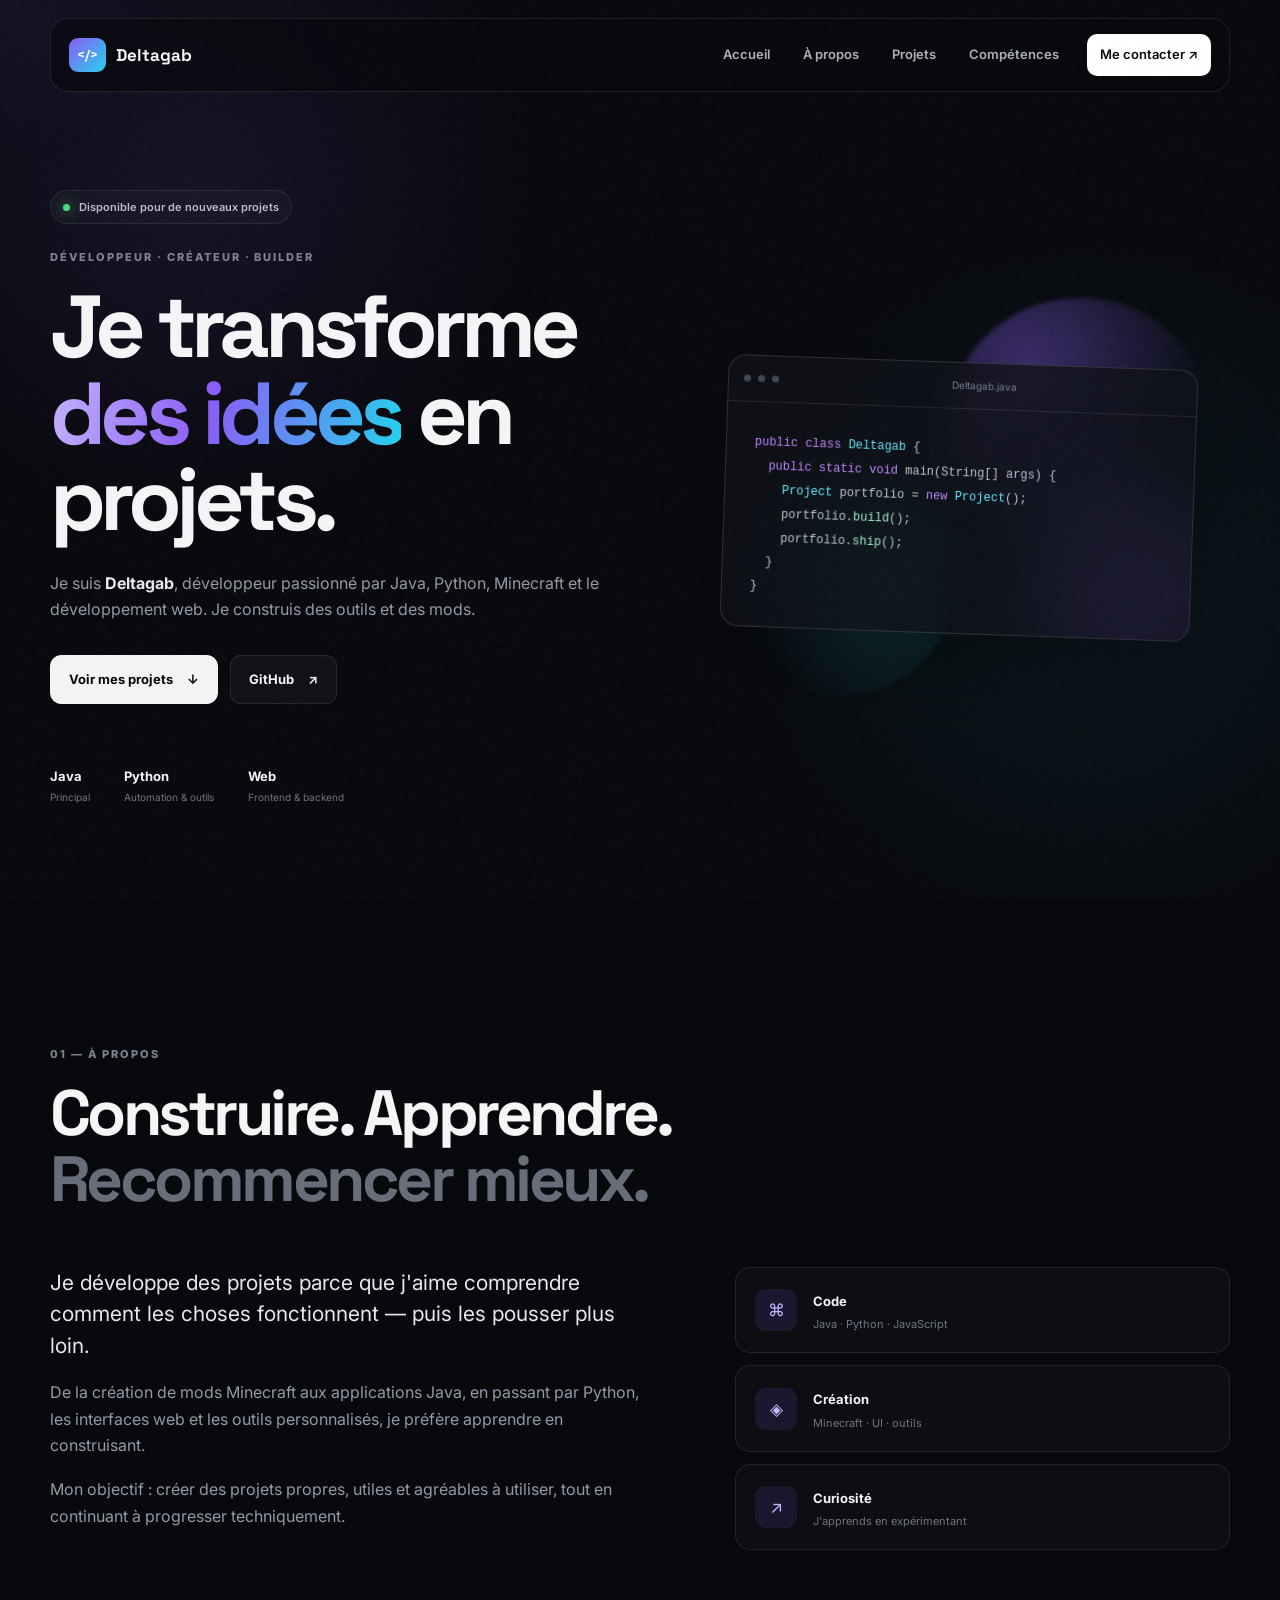
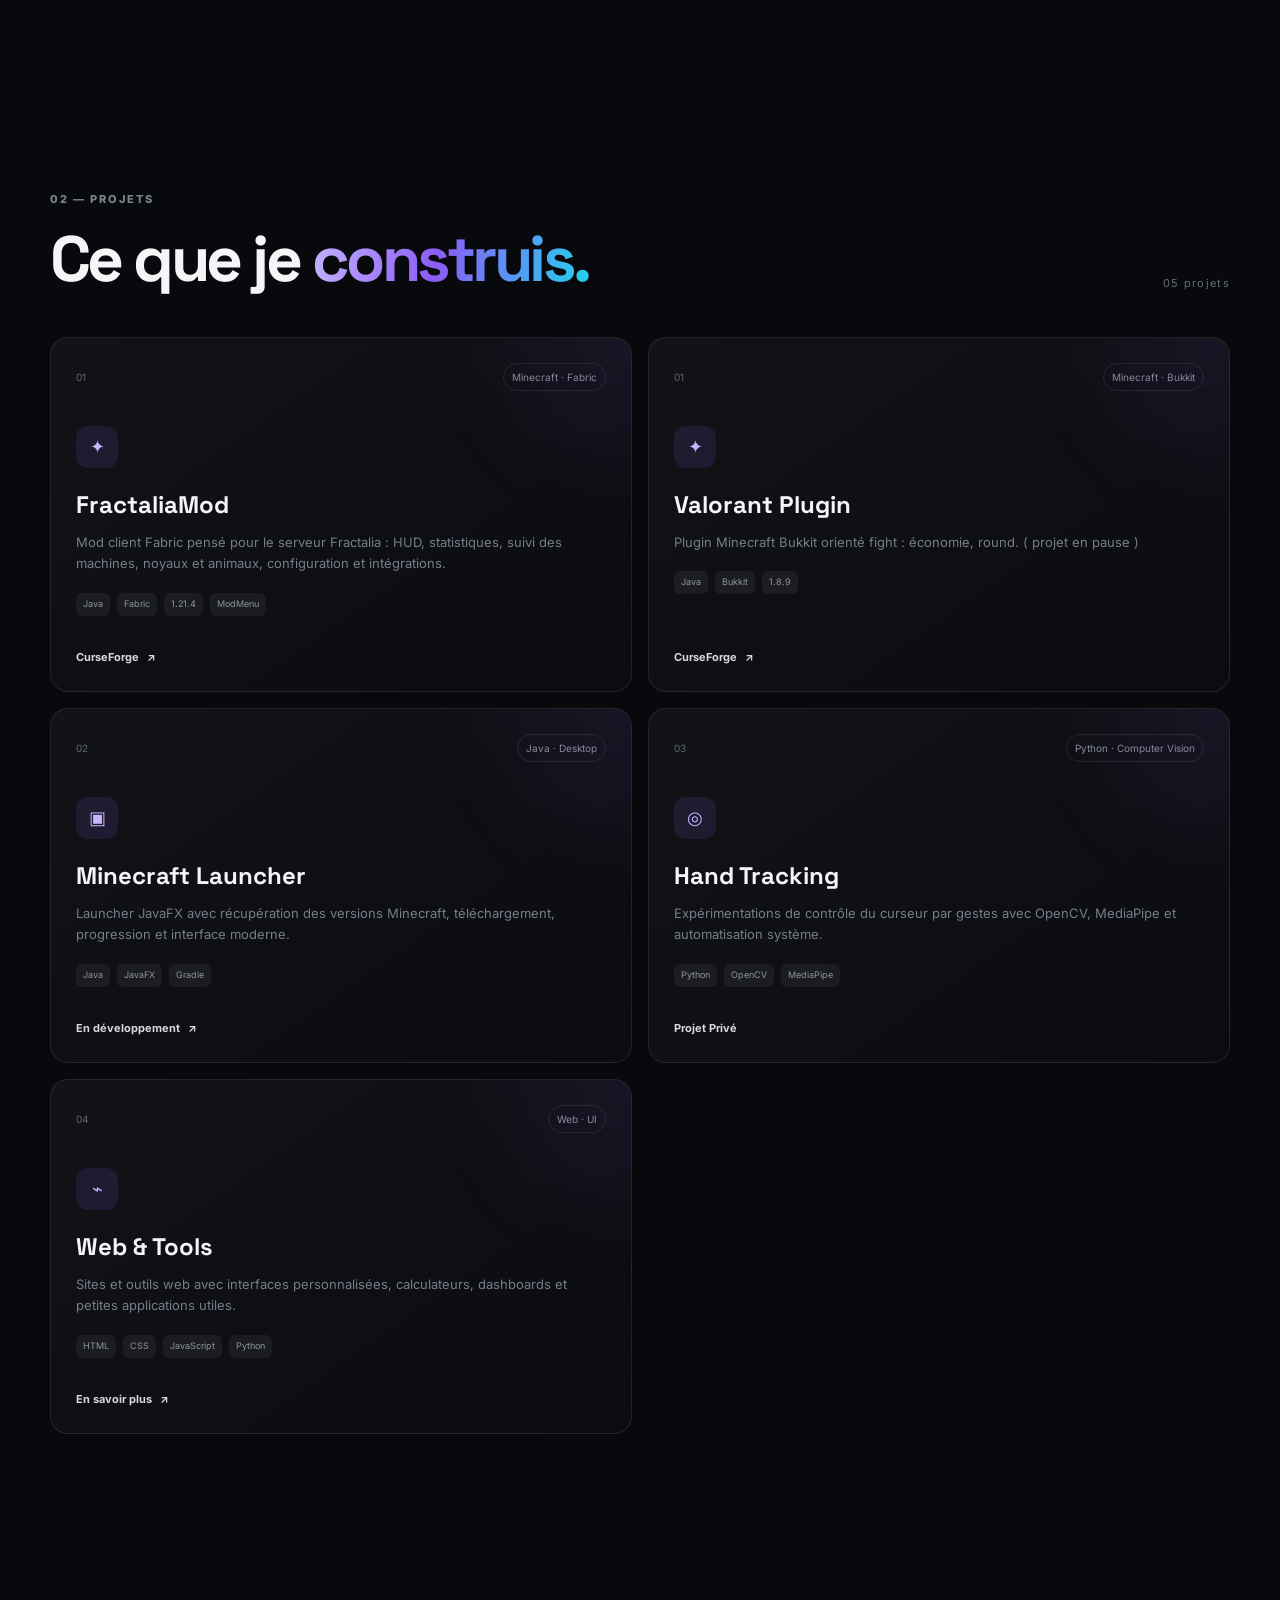
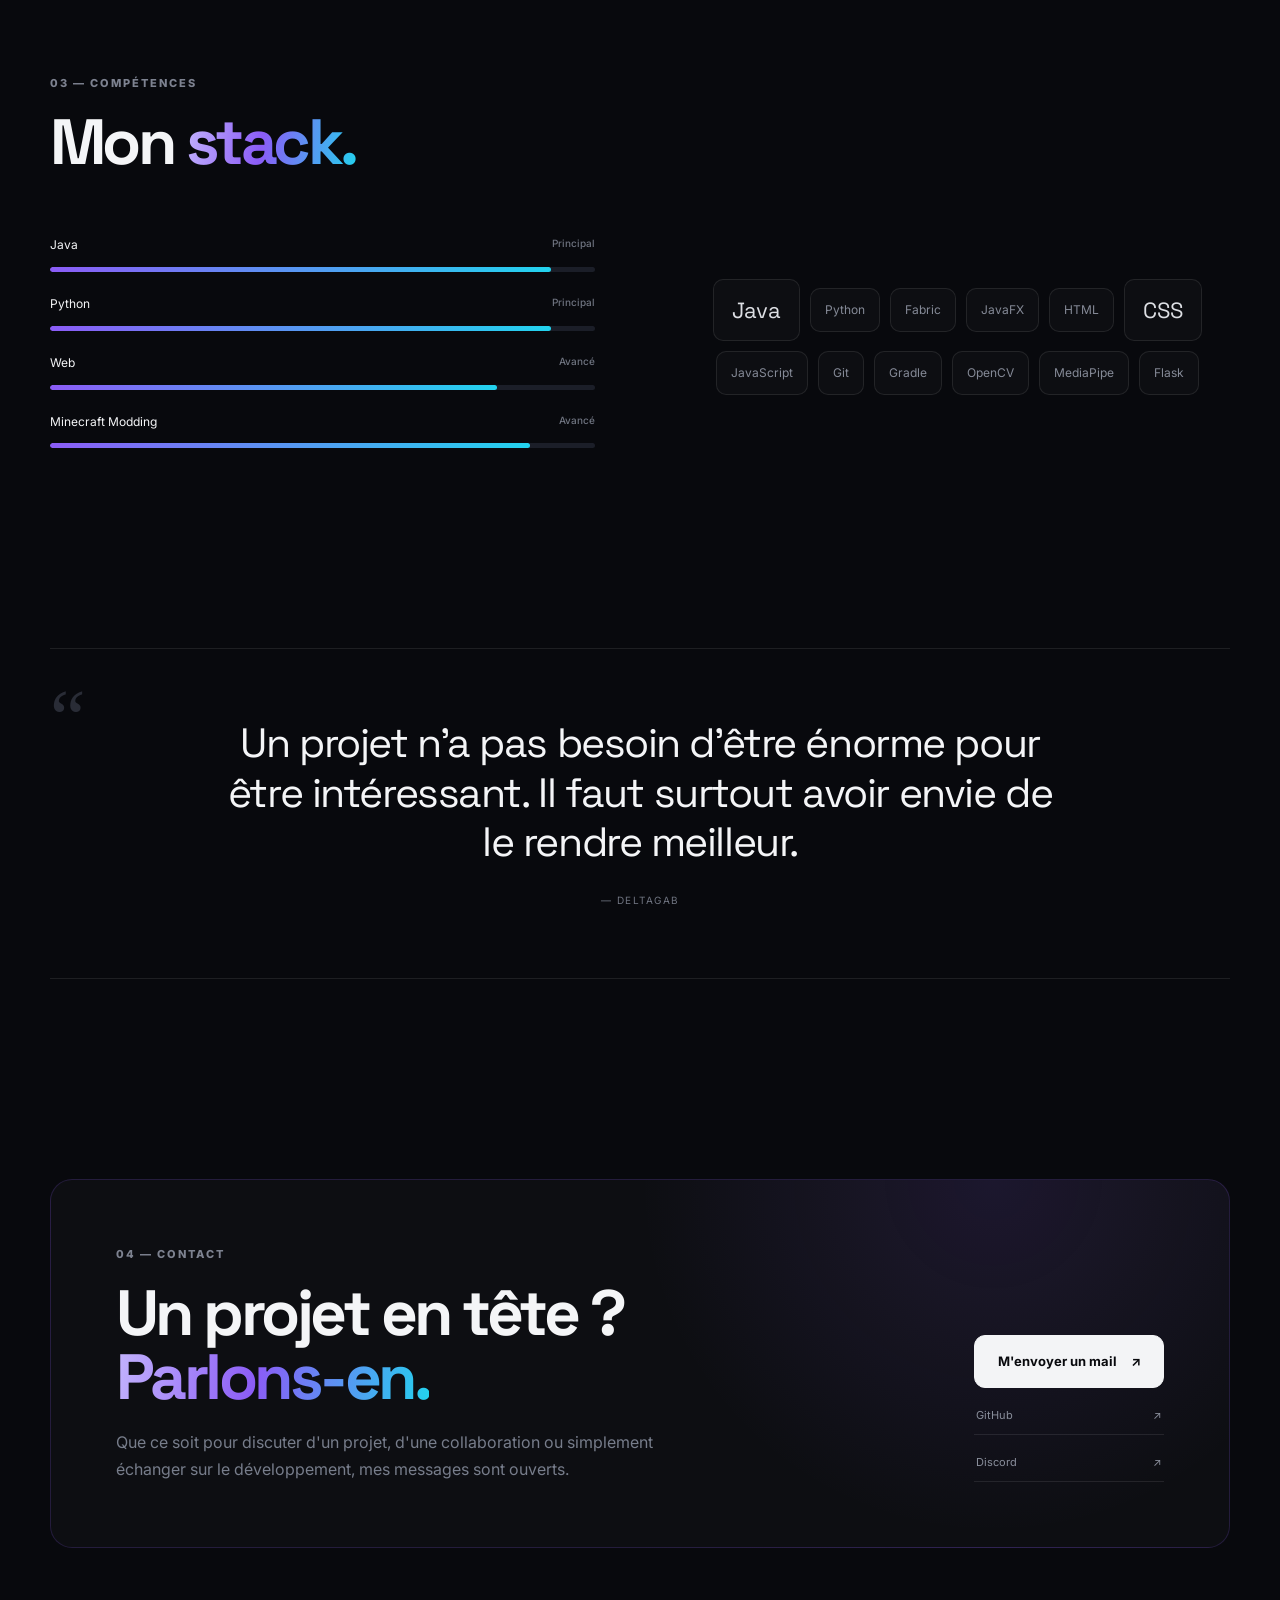
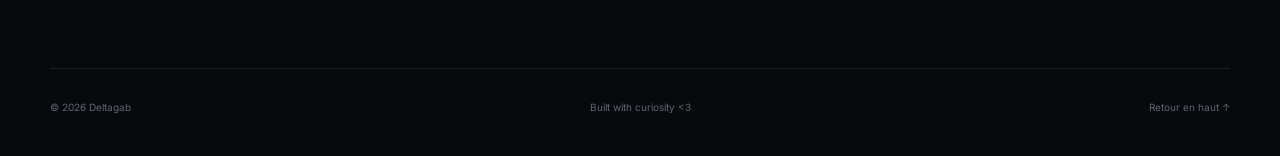
==== index.html @ 086f4391 "1st portfolio" ====
<!DOCTYPE html>
<html lang="fr">
<head>
  <meta charset="UTF-8">
  <meta name="viewport" content="width=device-width, initial-scale=1.0">
  <meta name="theme-color" content="#08090d">
  <meta name="description" content="Portfolio de Deltagab — développement Java, Python, Minecraft et web.">
  <title>Deltagab — Developer Portfolio</title>
  <link rel="preconnect" href="https://fonts.googleapis.com">
  <link rel="preconnect" href="https://fonts.gstatic.com" crossorigin>
  <link href="https://fonts.googleapis.com/css2?family=Inter:wght@400;500;600;700;800&family=Space+Grotesk:wght@500;600;700&display=swap" rel="stylesheet">
  <link rel="stylesheet" href="style.css">
</head>
<body>
  <div class="noise"></div>
  <div class="cursor-glow"></div>

  <header class="navbar">
    <a class="logo" href="#home" aria-label="Deltagab accueil">
      <span class="logo-mark">&lt;/&gt;</span><span>Deltagab</span>
    </a>
    <button class="menu-toggle" aria-label="Ouvrir le menu"><span></span><span></span><span></span></button>
    <nav class="nav-links">
      <a href="#home">Accueil</a>
      <a href="#about">À propos</a>
      <a href="#projects">Projets</a>
      <a href="#skills">Compétences</a>
      <a href="#contact" class="nav-cta">Me contacter <span>↗</span></a>
    </nav>
  </header>

  <main>
    <section id="home" class="hero section">
      <div class="hero-grid"></div>
      <div class="hero-content reveal">
        <div class="status-pill"><span class="status-dot"></span> Disponible pour de nouveaux projets</div>
        <p class="eyebrow">DÉVELOPPEUR · CRÉATEUR · BUILDER</p>
        <h1>Je transforme<br><span class="gradient-text">des idées</span> en projets.</h1>
        <p class="hero-description">
          Je suis <strong>Deltagab</strong>, développeur passionné par Java, Python, Minecraft et le développement web.
          Je construis des outils et des mods.
        </p>
        <div class="hero-actions">
          <a class="button primary" href="#projects">Voir mes projets <span>↓</span></a>
          <a class="button secondary" href="https://github.com/" target="_blank" rel="noopener">GitHub <span>↗</span></a>
        </div>
        <div class="hero-stats">
          <div><strong>Java</strong><span>Principal</span></div>
          <div><strong>Python</strong><span>Automation & outils</span></div>
          <div><strong>Web</strong><span>Frontend & backend</span></div>
        </div>
      </div>
      <div class="hero-visual reveal delay-1" aria-hidden="true">
        <div class="orb orb-a"></div>
        <div class="orb orb-b"></div>
        <div class="code-card">
          <div class="window-bar"><i></i><i></i><i></i><span>Deltagab.java</span></div>
          <pre><code><span class="kw">public class</span> <span class="type">Deltagab</span> {
  <span class="kw">public static void</span> main(String[] args) {
    <span class="type">Project</span> portfolio = <span class="kw">new</span> <span class="type">Project</span>();
    portfolio.<span class="fn">build</span>();
    portfolio.<span class="fn">ship</span>();
  }
}</code></pre>
          <div class="code-glow"></div>
        </div>
      </div>
    </section>

    <section id="about" class="section about">
      <div class="section-heading reveal">
        <p class="eyebrow">01 — À PROPOS</p>
        <h2>Construire. Apprendre.<br><span class="muted">Recommencer mieux.</span></h2>
      </div>
      <div class="about-grid">
        <div class="about-copy reveal">
          <p class="lead">Je développe des projets parce que j'aime comprendre comment les choses fonctionnent — puis les pousser plus loin.</p>
          <p>De la création de mods Minecraft aux applications Java, en passant par Python, les interfaces web et les outils personnalisés, je préfère apprendre en construisant.</p>
          <p>Mon objectif : créer des projets propres, utiles et agréables à utiliser, tout en continuant à progresser techniquement.</p>
        </div>
        <div class="about-cards reveal delay-1">
          <div class="mini-card"><span class="mini-icon">⌘</span><div><strong>Code</strong><p>Java · Python · JavaScript</p></div></div>
          <div class="mini-card"><span class="mini-icon">◈</span><div><strong>Création</strong><p>Minecraft · UI · outils</p></div></div>
          <div class="mini-card"><span class="mini-icon">↗</span><div><strong>Curiosité</strong><p>J'apprends en expérimentant</p></div></div>
        </div>
      </div>
    </section>

    <section id="projects" class="section projects">
      <div class="section-heading row-heading reveal">
        <div><p class="eyebrow">02 — PROJETS</p><h2>Ce que je <span class="gradient-text">construis.</span></h2></div>
        <span class="project-count">05 projets</span>
      </div>
      <div class="project-grid">
        <article class="project-card featured reveal">
          <div class="project-top"><span class="project-number">01</span><span class="tag">Minecraft · Fabric</span></div>
          <div class="project-icon">✦</div>
          <h3>FractaliaMod</h3>
          <p>Mod client Fabric pensé pour le serveur Fractalia : HUD, statistiques, suivi des machines, noyaux et animaux, configuration et intégrations.</p>
          <div class="techs"><span>Java</span><span>Fabric</span><span>1.21.4</span><span>ModMenu</span></div>
          <a class="project-link" href="https://www.curseforge.com/minecraft/mc-mods/fractaliamod" target="_blank" rel="noopener">CurseForge <span>↗</span></a>
        </article>

        <article class="project-card featured reveal">
          <div class="project-top"><span class="project-number">01</span><span class="tag">Minecraft · Bukkit</span></div>
          <div class="project-icon">✦</div>
          <h3>Valorant Plugin</h3>
          <p>Plugin Minecraft Bukkit orienté fight : économie, round. ( projet en pause )</p>
          <div class="techs"><span>Java</span><span>Bukkit</span><span>1.8.9</span></div>
          <a class="project-link" href="https://www.curseforge.com/minecraft/bukkit-plugins/valorant-plugin" target="_blank" rel="noopener">CurseForge <span>↗</span></a>
        </article>

        <article class="project-card reveal delay-1">
          <div class="project-top"><span class="project-number">02</span><span class="tag">Java · Desktop</span></div>
          <div class="project-icon">▣</div>
          <h3>Minecraft Launcher</h3>
          <p>Launcher JavaFX avec récupération des versions Minecraft, téléchargement, progression et interface moderne.</p>
          <div class="techs"><span>Java</span><span>JavaFX</span><span>Gradle</span></div>
          <a class="project-link" href="" target="_blank" rel="noopener">En développement <span>↗</span></a>
        </article>

        <article class="project-card reveal delay-2">
          <div class="project-top"><span class="project-number">03</span><span class="tag">Python · Computer Vision</span></div>
          <div class="project-icon">◎</div>
          <h3>Hand Tracking</h3>
          <p>Expérimentations de contrôle du curseur par gestes avec OpenCV, MediaPipe et automatisation système.</p>
          <div class="techs"><span>Python</span><span>OpenCV</span><span>MediaPipe</span></div>
          <a class="project-link" target="_blank" rel="noopener">Projet Privé</a>
        </article>

        <article class="project-card reveal delay-3">
          <div class="project-top"><span class="project-number">04</span><span class="tag">Web · UI</span></div>
          <div class="project-icon">⌁</div>
          <h3>Web & Tools</h3>
          <p>Sites et outils web avec interfaces personnalisées, calculateurs, dashboards et petites applications utiles.</p>
          <div class="techs"><span>HTML</span><span>CSS</span><span>JavaScript</span><span>Python</span></div>
          <a class="project-link" href="#contact">En savoir plus <span>↗</span></a>
        </article>
      </div>
    </section>

    <section id="skills" class="section skills">
      <div class="section-heading reveal">
        <p class="eyebrow">03 — COMPÉTENCES</p>
        <h2>Mon <span class="gradient-text">stack.</span></h2>
      </div>
      <div class="skills-layout">
        <div class="skill-main reveal">
          <div class="skill-title"><span>Java</span><strong>Principal</strong></div>
          <div class="bar"><span style="--width: 92%"></span></div>
          <div class="skill-title"><span>Python</span><strong>Principal</strong></div>
          <div class="bar"><span style="--width: 92%"></span></div>
          <div class="skill-title"><span>Web</span><strong>Avancé</strong></div>
          <div class="bar"><span style="--width: 82%"></span></div>
          <div class="skill-title"><span>Minecraft Modding</span><strong>Avancé</strong></div>
          <div class="bar"><span style="--width: 88%"></span></div>
        </div>
        <div class="stack-cloud reveal delay-1">
          <span class="large">Java</span><span>Python</span><span>Fabric</span><span>JavaFX</span>
          <span>HTML</span><span class="large">CSS</span><span>JavaScript</span><span>Git</span>
          <span>Gradle</span><span>OpenCV</span><span>MediaPipe</span><span>Flask</span>
        </div>
      </div>
    </section>

    <section class="section philosophy">
      <div class="quote reveal">
        <span class="quote-mark">“</span>
        <p>Un projet n'a pas besoin d'être énorme pour être intéressant. Il faut surtout avoir envie de le rendre meilleur.</p>
        <span class="quote-author">— Deltagab</span>
      </div>
    </section>

    <section id="contact" class="section contact">
      <div class="contact-box reveal">
        <div>
          <p class="eyebrow">04 — CONTACT</p>
          <h2>Un projet en tête ?<br><span class="gradient-text">Parlons-en.</span></h2>
          <p>Que ce soit pour discuter d'un projet, d'une collaboration ou simplement échanger sur le développement, mes messages sont ouverts.</p>
        </div>
        <div class="contact-actions">
          <a class="button primary big" href="mailto:gabrielfortoul4@gmail.com">M'envoyer un mail <span>↗</span></a>
          <a class="social" href="https://github.com/deltagabv2" target="_blank" rel="noopener">GitHub <span>↗</span></a>
          <a class="social" href="https://discord.com/users/834732533466923038" target="_blank" rel="noopener">Discord <span>↗</span></a>
        </div>
      </div>
    </section>
  </main>

  <footer>
    <span>© <span id="year"></span> Deltagab</span>
    <span>Built with curiosity &lt;3</span>
    <a href="#home">Retour en haut ↑</a>
  </footer>

  <script src="script.js"></script>
</body>
</html>
---- style.css ----
:root {
  --bg: #08090d;
  --surface: #0e1017;
  --surface-2: #131621;
  --text: #f4f5f7;
  --muted: #9499a8;
  --line: rgba(255,255,255,.09);
  --accent: #8b5cf6;
  --accent-2: #22d3ee;
  --max: 1180px;
}
* { box-sizing: border-box; margin: 0; padding: 0; }
html { scroll-behavior: smooth; }
body {
  background: var(--bg); color: var(--text); font-family: Inter, sans-serif;
  overflow-x: hidden; line-height: 1.65;
}
body:before {
  content:""; position:fixed; inset:0; pointer-events:none; z-index:-3;
  background:
    radial-gradient(circle at 15% 20%, rgba(139,92,246,.11), transparent 28%),
    radial-gradient(circle at 85% 65%, rgba(34,211,238,.08), transparent 30%);
}
.noise { position:fixed; inset:0; opacity:.035; pointer-events:none; z-index:20; background-image:url("data:image/svg+xml,%3Csvg viewBox='0 0 180 180' xmlns='http://www.w3.org/2000/svg'%3E%3Cfilter id='n'%3E%3CfeTurbulence type='fractalNoise' baseFrequency='.9' numOctaves='4' stitchTiles='stitch'/%3E%3C/filter%3E%3Crect width='100%25' height='100%25' filter='url(%23n)' opacity='.7'/%3E%3C/svg%3E"); }
.cursor-glow { position:fixed; width:360px; height:360px; border-radius:50%; pointer-events:none; background:radial-gradient(circle, rgba(139,92,246,.08), transparent 65%); transform:translate(-50%,-50%); z-index:-1; }
a { color:inherit; text-decoration:none; }
.navbar {
  width:min(calc(100% - 48px), var(--max)); height:74px; position:fixed; top:18px; left:50%;
  transform:translateX(-50%); z-index:15; display:flex; align-items:center; justify-content:space-between;
  padding:0 18px; border:1px solid var(--line); border-radius:18px;
  background:rgba(8,9,13,.72); backdrop-filter:blur(18px); -webkit-backdrop-filter:blur(18px);
}
.logo { display:flex; align-items:center; gap:10px; font-family:"Space Grotesk"; font-weight:700; font-size:17px; }
.logo-mark { color:#fff; background:linear-gradient(135deg,var(--accent),var(--accent-2)); border-radius:9px; padding:6px 8px; font-size:13px; }
.nav-links { display:flex; align-items:center; gap:7px; }
.nav-links a { color:#aeb2bf; font-size:13px; font-weight:600; padding:10px 13px; border-radius:10px; transition:.25s; }
.nav-links a:hover { color:#fff; background:rgba(255,255,255,.05); }
.nav-links .nav-cta { color:#fff; background:#fff; color:#090a0e; margin-left:8px; }
.menu-toggle { display:none; background:none; border:0; }
.section { width:min(calc(100% - 48px), var(--max)); margin:auto; padding:120px 0; }
.hero { min-height:850px; padding-top:190px; display:grid; grid-template-columns:1.05fr .95fr; align-items:center; gap:40px; position:relative; }
.hero-grid { position:absolute; inset:100px -10vw 0; z-index:-2; opacity:.28; background-image:linear-gradient(rgba(255,255,255,.035) 1px,transparent 1px),linear-gradient(90deg,rgba(255,255,255,.035) 1px,transparent 1px); background-size:60px 60px; mask-image:linear-gradient(to bottom,black,transparent 75%); }
.status-pill { display:inline-flex; align-items:center; gap:9px; padding:7px 12px; border:1px solid var(--line); border-radius:100px; background:rgba(255,255,255,.025); color:#b8bdca; font-size:11px; font-weight:600; margin-bottom:24px; }
.status-dot { width:7px; height:7px; border-radius:50%; background:#4ade80; box-shadow:0 0 14px #4ade80; }
.eyebrow { color:#7d8290; font-size:11px; letter-spacing:.18em; font-weight:800; margin-bottom:18px; }
.hero h1 { font-family:"Space Grotesk"; font-size:clamp(54px,7vw,88px); line-height:.98; letter-spacing:-.065em; margin-bottom:27px; }
.gradient-text { background:linear-gradient(100deg,#c4b5fd 0%,#8b5cf6 45%,#22d3ee 100%); -webkit-background-clip:text; background-clip:text; color:transparent; }
.hero-description { max-width:620px; color:var(--muted); font-size:16px; }
.hero-description strong { color:#e8e9ed; }
.hero-actions { display:flex; gap:12px; margin-top:32px; }
.button { display:inline-flex; align-items:center; justify-content:center; gap:14px; padding:13px 18px; border-radius:11px; font-size:13px; font-weight:700; border:1px solid var(--line); transition:.25s; }
.button.primary { color:#08090d; background:#f3f4f6; border-color:#f3f4f6; }
.button.primary:hover { transform:translateY(-2px); box-shadow:0 10px 30px rgba(255,255,255,.12); }
.button.secondary { background:rgba(255,255,255,.035); }
.button.secondary:hover { background:rgba(255,255,255,.08); }
.hero-stats { display:flex; gap:34px; margin-top:62px; }
.hero-stats div { display:flex; flex-direction:column; gap:1px; }
.hero-stats strong { font-size:13px; }
.hero-stats span { color:#6f7481; font-size:10px; }
.hero-visual { min-height:430px; display:flex; align-items:center; justify-content:center; position:relative; }
.orb { position:absolute; border-radius:50%; filter:blur(2px); }
.orb-a { width:270px; height:270px; background:radial-gradient(circle at 30% 30%,rgba(139,92,246,.45),transparent 68%); top:15px; right:15px; }
.orb-b { width:250px; height:250px; background:radial-gradient(circle at 70% 50%,rgba(34,211,238,.24),transparent 68%); bottom:15px; left:20px; }
.code-card { width:min(470px,100%); border:1px solid rgba(255,255,255,.13); border-radius:18px; background:rgba(14,16,23,.82); box-shadow:0 30px 100px rgba(0,0,0,.45); backdrop-filter:blur(15px); transform:rotate(2deg); overflow:hidden; position:relative; }
.window-bar { height:46px; display:flex; align-items:center; gap:7px; padding:0 15px; border-bottom:1px solid var(--line); color:#777d8a; font-size:10px; }
.window-bar i { width:7px; height:7px; border-radius:50%; background:#414552; }
.window-bar span { margin-left:auto; margin-right:auto; }
pre { padding:28px; overflow:auto; font:12px/2 "SFMono-Regular",Consolas,monospace; color:#bfc4cf; }
.kw { color:#c084fc; }.type { color:#67e8f9; }.fn { color:#a7f3d0; }
.code-glow { position:absolute; width:190px; height:190px; border-radius:50%; background:rgba(139,92,246,.13); filter:blur(55px); right:-40px; bottom:-50px; }
.section-heading h2 { font-family:"Space Grotesk"; font-size:clamp(40px,5vw,64px); line-height:1.02; letter-spacing:-.055em; }
.muted { color:#686d7a; }
.about-grid { display:grid; grid-template-columns:1.1fr .9fr; gap:80px; margin-top:55px; }
.about-copy { max-width:700px; }
.about-copy p { color:var(--muted); margin-bottom:18px; }
.about-copy .lead { color:#e7e8ec; font-size:21px; line-height:1.5; }
.about-cards { display:grid; gap:12px; }
.mini-card { border:1px solid var(--line); border-radius:15px; padding:19px; display:flex; gap:16px; align-items:center; background:rgba(255,255,255,.025); }
.mini-icon { width:42px; height:42px; border-radius:11px; display:grid; place-items:center; background:rgba(139,92,246,.12); color:#c4b5fd; font-size:17px; }
.mini-card strong { font-size:13px; }.mini-card p { color:#707582; font-size:11px; margin-top:2px; }
.row-heading { display:flex; align-items:end; justify-content:space-between; }
.project-count { color:#676c79; font-size:11px; letter-spacing:.12em; }
.project-grid { display:grid; grid-template-columns:repeat(2,1fr); gap:16px; margin-top:45px; }
.project-card { min-height:355px; padding:25px; border:1px solid var(--line); border-radius:18px; background:linear-gradient(145deg,rgba(255,255,255,.045),rgba(255,255,255,.015)); position:relative; overflow:hidden; transition:.35s; display:flex; flex-direction:column; }
.project-card:after { content:""; position:absolute; width:220px; height:220px; border-radius:50%; background:rgba(139,92,246,.07); filter:blur(45px); right:-100px; top:-100px; pointer-events:none; }
.project-card:hover { transform:translateY(-6px); border-color:rgba(139,92,246,.35); box-shadow:0 25px 70px rgba(0,0,0,.25); }
.project-top { display:flex; justify-content:space-between; align-items:center; color:#606572; font-size:10px; }
.tag { padding:5px 8px; border:1px solid var(--line); border-radius:100px; color:#888d99; }
.project-icon { margin-top:35px; width:42px; height:42px; display:grid; place-items:center; border-radius:12px; background:rgba(139,92,246,.12); color:#c4b5fd; font-size:18px; }
.project-card h3 { font-family:"Space Grotesk"; font-size:24px; margin-top:17px; }
.project-card p { color:#777d8b; font-size:13px; margin-top:7px; max-width:520px; }
.techs { display:flex; gap:7px; flex-wrap:wrap; margin-top:18px; }
.techs span { padding:4px 7px; border-radius:6px; background:rgba(255,255,255,.05); color:#8e94a1; font-size:9px; }
.project-link { margin-top:auto; padding-top:25px; color:#d8d9df; font-size:11px; font-weight:700; display:flex; gap:8px; }
.skills-layout { margin-top:50px; display:grid; grid-template-columns:1fr 1fr; gap:90px; align-items:center; }
.skill-main { display:grid; gap:12px; }
.skill-title { display:flex; justify-content:space-between; font-size:12px; margin-top:10px; }.skill-title strong { color:#6f7480; font-size:10px; font-weight:500; }
.bar { height:5px; border-radius:10px; background:#1b1e28; overflow:hidden; }.bar span { display:block; width:var(--width); height:100%; border-radius:inherit; background:linear-gradient(90deg,var(--accent),var(--accent-2)); transform-origin:left; animation:grow 1.3s ease both; }
@keyframes grow { from{transform:scaleX(0)} to{transform:scaleX(1)} }
.stack-cloud { display:flex; flex-wrap:wrap; align-items:center; justify-content:center; gap:10px; }
.stack-cloud span { padding:11px 14px; border:1px solid var(--line); border-radius:10px; color:#858a97; background:rgba(255,255,255,.025); font-size:12px; transition:.25s; }
.stack-cloud span.large { font-family:"Space Grotesk"; color:#dddfe4; font-size:22px; padding:12px 18px; }
.stack-cloud span:hover { color:#fff; border-color:rgba(139,92,246,.45); transform:translateY(-2px); }
.philosophy { padding-top:80px; padding-bottom:80px; }
.quote { border-top:1px solid var(--line); border-bottom:1px solid var(--line); padding:70px 4%; text-align:center; position:relative; }
.quote-mark { position:absolute; top:24px; left:0; color:#292c36; font:80px Georgia; }.quote p { max-width:850px; margin:auto; font-family:"Space Grotesk"; font-size:clamp(25px,3.2vw,42px); line-height:1.2; letter-spacing:-.035em; }.quote-author { display:block; margin-top:25px; color:#6f7480; font-size:10px; letter-spacing:.15em; text-transform:uppercase; }
.contact-box { border:1px solid rgba(139,92,246,.18); border-radius:22px; padding:65px; background:radial-gradient(circle at 80% 0%,rgba(139,92,246,.12),transparent 35%),rgba(255,255,255,.025); display:flex; justify-content:space-between; align-items:end; gap:50px; }
.contact-box h2 { font-family:"Space Grotesk"; font-size:clamp(42px,5vw,64px); line-height:1; letter-spacing:-.055em; }.contact-box p:not(.eyebrow) { color:#777d8b; max-width:570px; margin-top:20px; }
.contact-actions { min-width:190px; display:flex; flex-direction:column; gap:8px; }.big { width:100%; padding:15px 18px; }.social { display:flex; justify-content:space-between; align-items:center; padding:10px 2px; color:#8a8f9c; font-size:11px; border-bottom:1px solid var(--line); }
footer { width:min(calc(100% - 48px), var(--max)); margin:auto; padding:30px 0 40px; border-top:1px solid var(--line); display:flex; justify-content:space-between; color:#5f6470; font-size:10px; } footer a:hover{color:#fff}
.reveal { opacity:0; transform:translateY(20px); transition:opacity .8s ease, transform .8s ease; }.reveal.visible { opacity:1; transform:none; }.delay-1{transition-delay:.1s}.delay-2{transition-delay:.2s}.delay-3{transition-delay:.3s}
@media(max-width:800px){
  .navbar { width:calc(100% - 24px); top:10px; height:64px; }.menu-toggle{display:flex; flex-direction:column; gap:4px; padding:10px; cursor:pointer}.menu-toggle span{width:20px;height:2px;background:#fff;border-radius:2px}.nav-links{position:absolute; top:72px; left:0; right:0; display:none; flex-direction:column; align-items:stretch; padding:10px; border:1px solid var(--line); border-radius:14px; background:rgba(10,11,16,.95);}.nav-links.open{display:flex}.nav-links .nav-cta{margin:0}.section{width:min(calc(100% - 32px),var(--max));padding:85px 0}.hero{padding-top:145px;min-height:auto;grid-template-columns:1fr;}.hero-visual{min-height:340px}.code-card{transform:none}.hero h1{font-size:clamp(49px,14vw,72px)}.about-grid,.skills-layout{grid-template-columns:1fr;gap:40px}.project-grid{grid-template-columns:1fr}.contact-box{padding:35px 25px;flex-direction:column;align-items:stretch}.contact-actions{width:100%}.hero-stats{gap:20px}.hero-stats div{min-width:0}.hero-stats span{font-size:9px}footer{width:calc(100% - 32px);gap:15px;flex-wrap:wrap}
}
@media(prefers-reduced-motion:reduce){html{scroll-behavior:auto}.reveal{opacity:1;transform:none;transition:none}.bar span{animation:none}.project-card,.button{transition:none}}
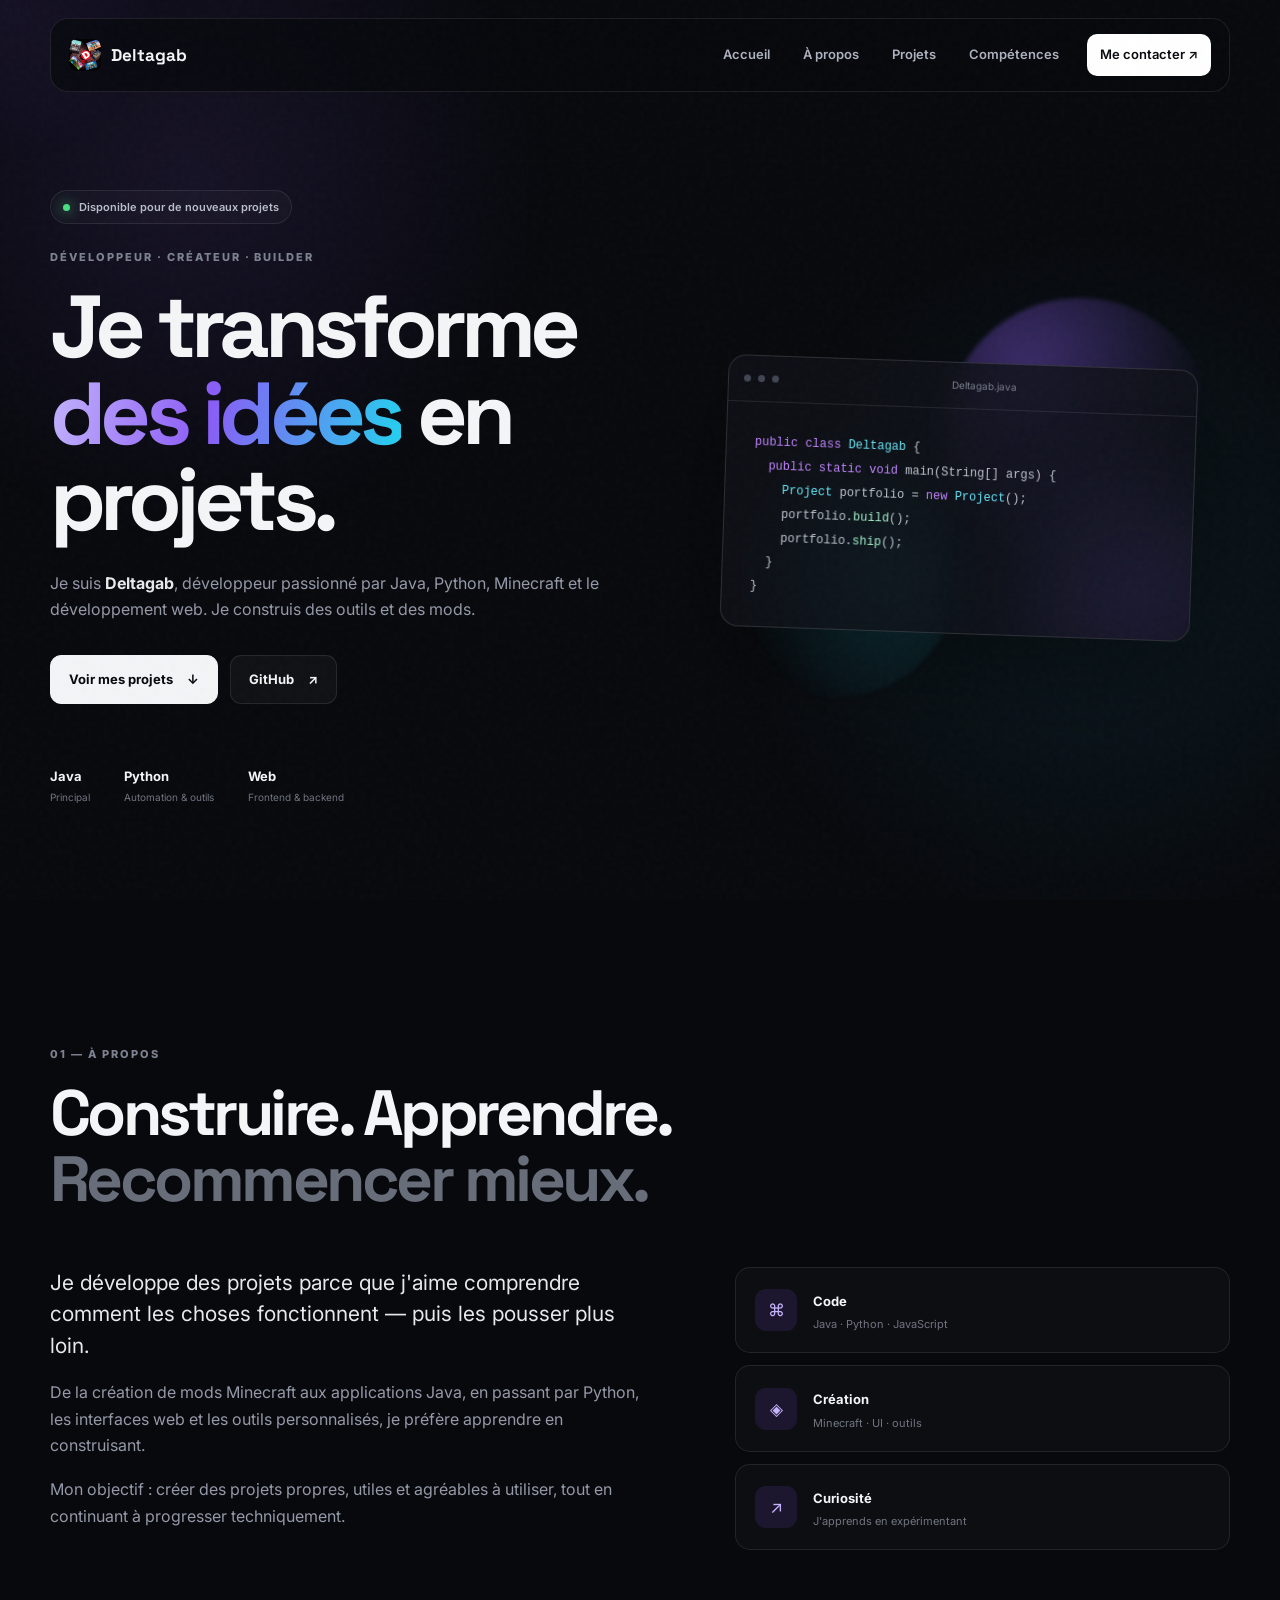
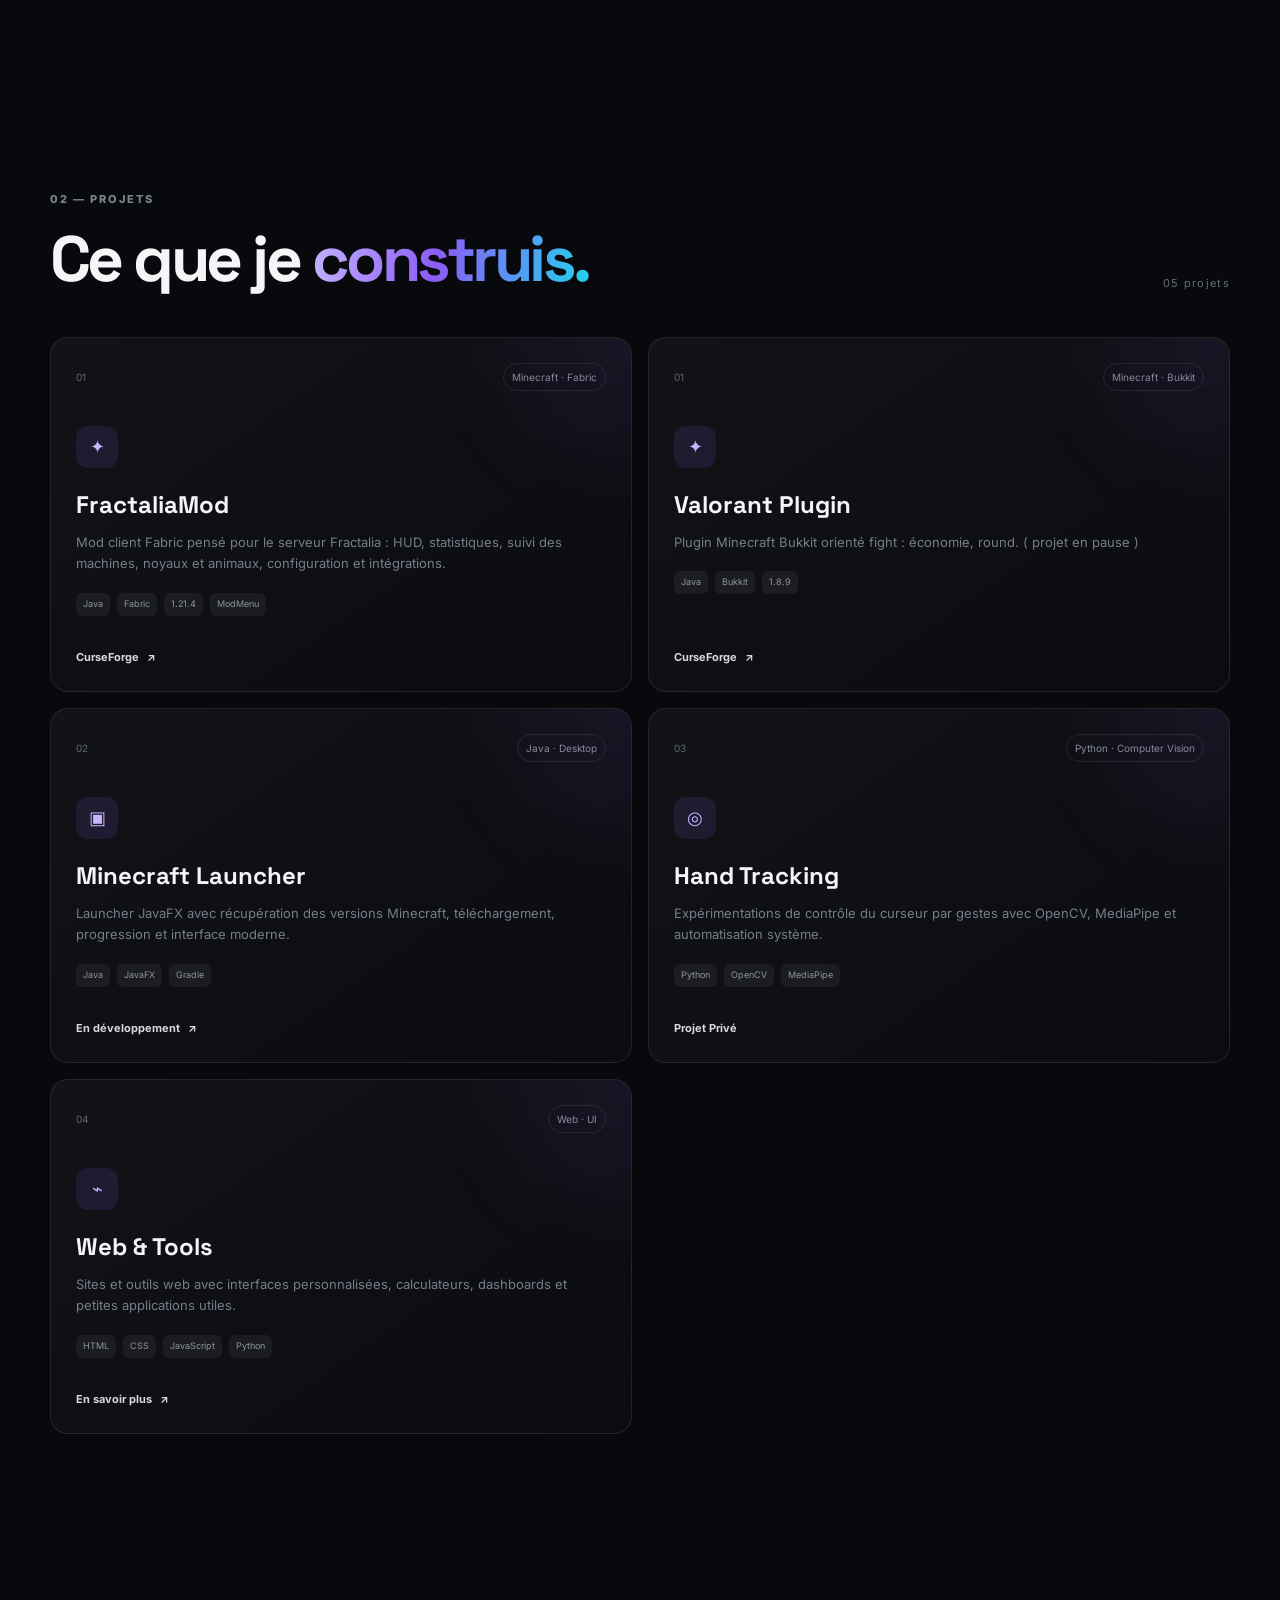
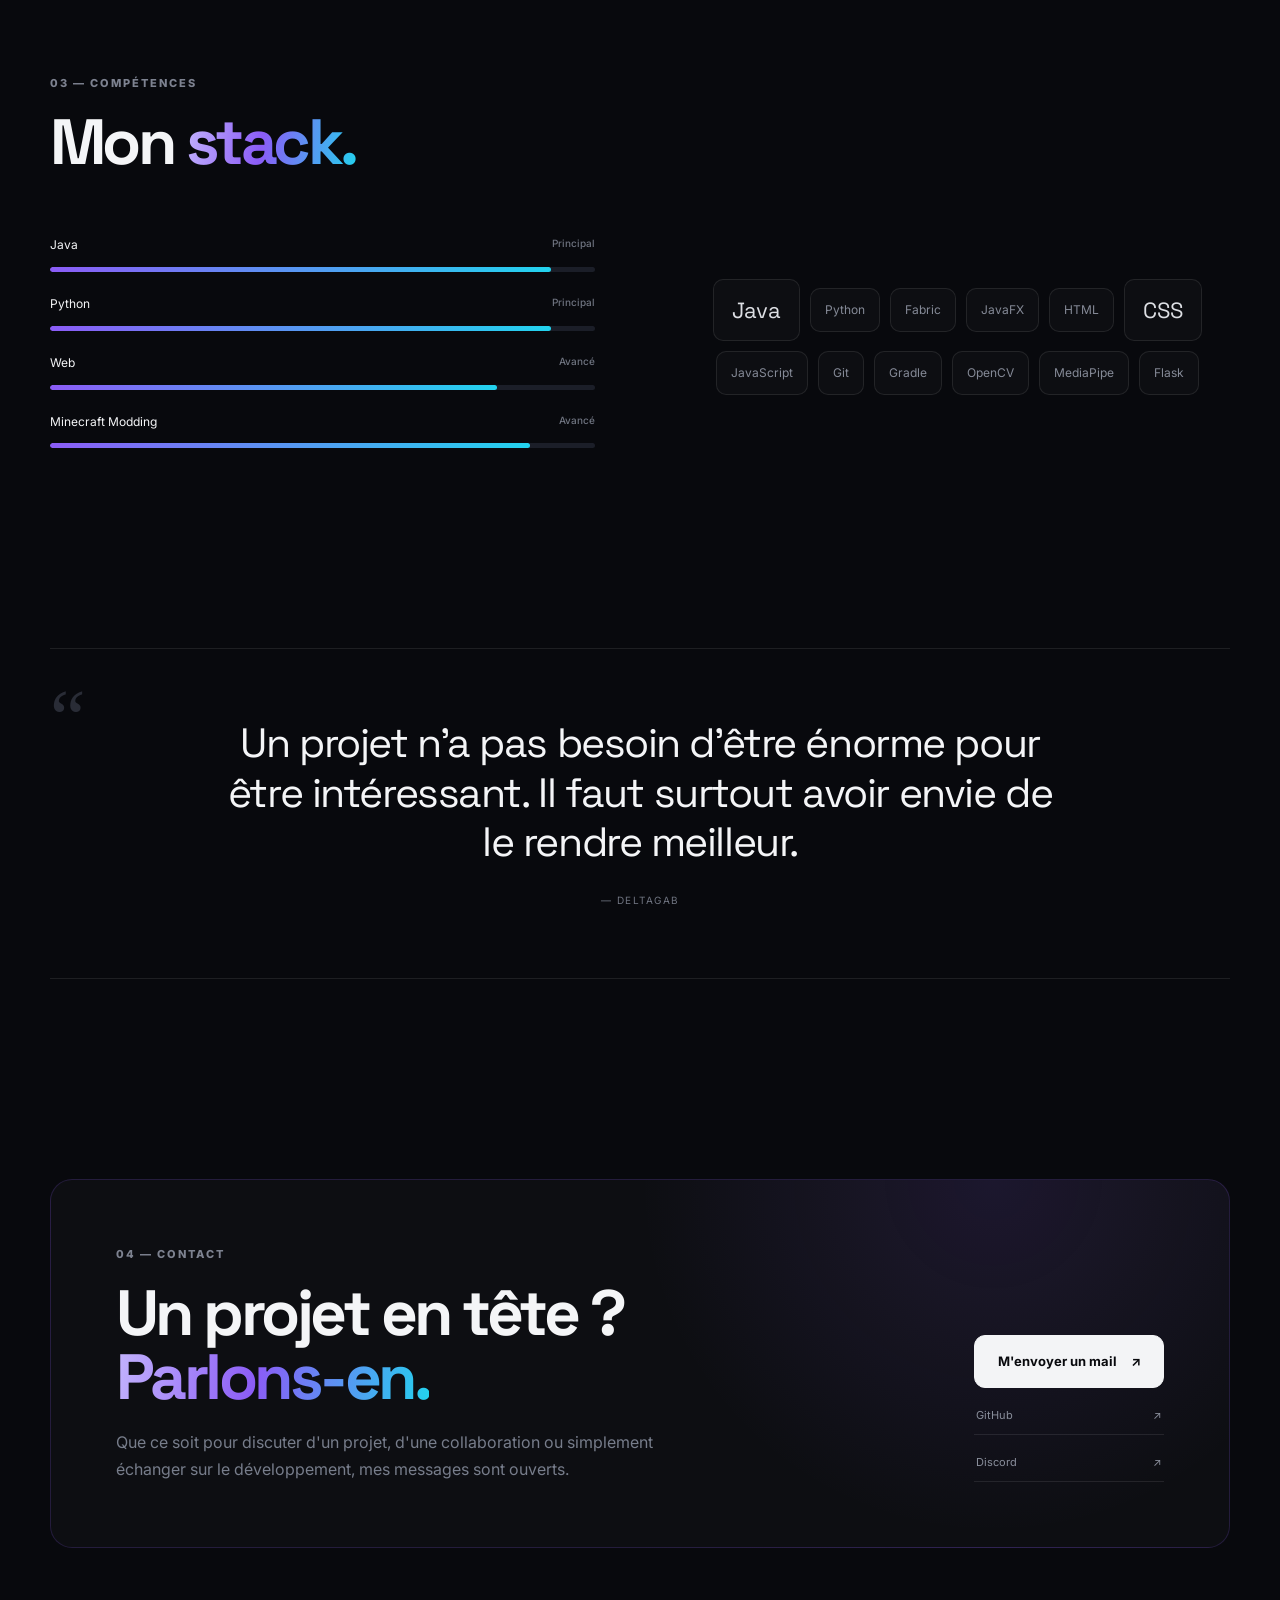
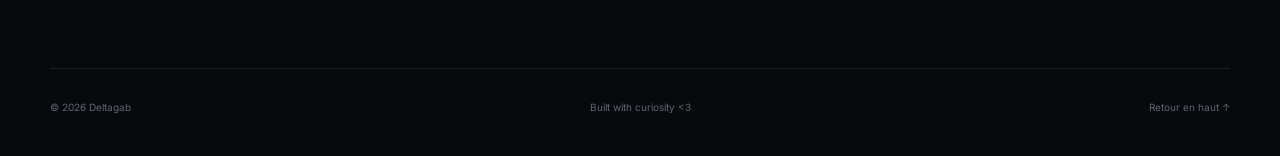
==== commit ad62f902: "add images and remove readme" ====
--- a/index.html
+++ b/index.html
@@ -10,6 +10,7 @@
   <link rel="preconnect" href="https://fonts.gstatic.com" crossorigin>
   <link href="https://fonts.googleapis.com/css2?family=Inter:wght@400;500;600;700;800&family=Space+Grotesk:wght@500;600;700&display=swap" rel="stylesheet">
   <link rel="stylesheet" href="style.css">
+  <link rel="icon" type="image/x-icon" href="/assets/photo.ico">
 </head>
 <body>
   <div class="noise"></div>
@@ -17,7 +18,8 @@
 
   <header class="navbar">
     <a class="logo" href="#home" aria-label="Deltagab accueil">
-      <span class="logo-mark">&lt;/&gt;</span><span>Deltagab</span>
+      <img class="logo-mark" src="assets/photo.jpg">
+      <span>Deltagab</span>
     </a>
     <button class="menu-toggle" aria-label="Ouvrir le menu"><span></span><span></span><span></span></button>
     <nav class="nav-links">
--- a/style.css
+++ b/style.css
@@ -31,7 +31,12 @@
   background:rgba(8,9,13,.72); backdrop-filter:blur(18px); -webkit-backdrop-filter:blur(18px);
 }
 .logo { display:flex; align-items:center; gap:10px; font-family:"Space Grotesk"; font-weight:700; font-size:17px; }
-.logo-mark { color:#fff; background:linear-gradient(135deg,var(--accent),var(--accent-2)); border-radius:9px; padding:6px 8px; font-size:13px; }
+.logo-mark {
+    width: 32px;
+    height: 32px;
+    object-fit: cover;
+    border-radius: 8px;
+}
 .nav-links { display:flex; align-items:center; gap:7px; }
 .nav-links a { color:#aeb2bf; font-size:13px; font-weight:600; padding:10px 13px; border-radius:10px; transition:.25s; }
 .nav-links a:hover { color:#fff; background:rgba(255,255,255,.05); }
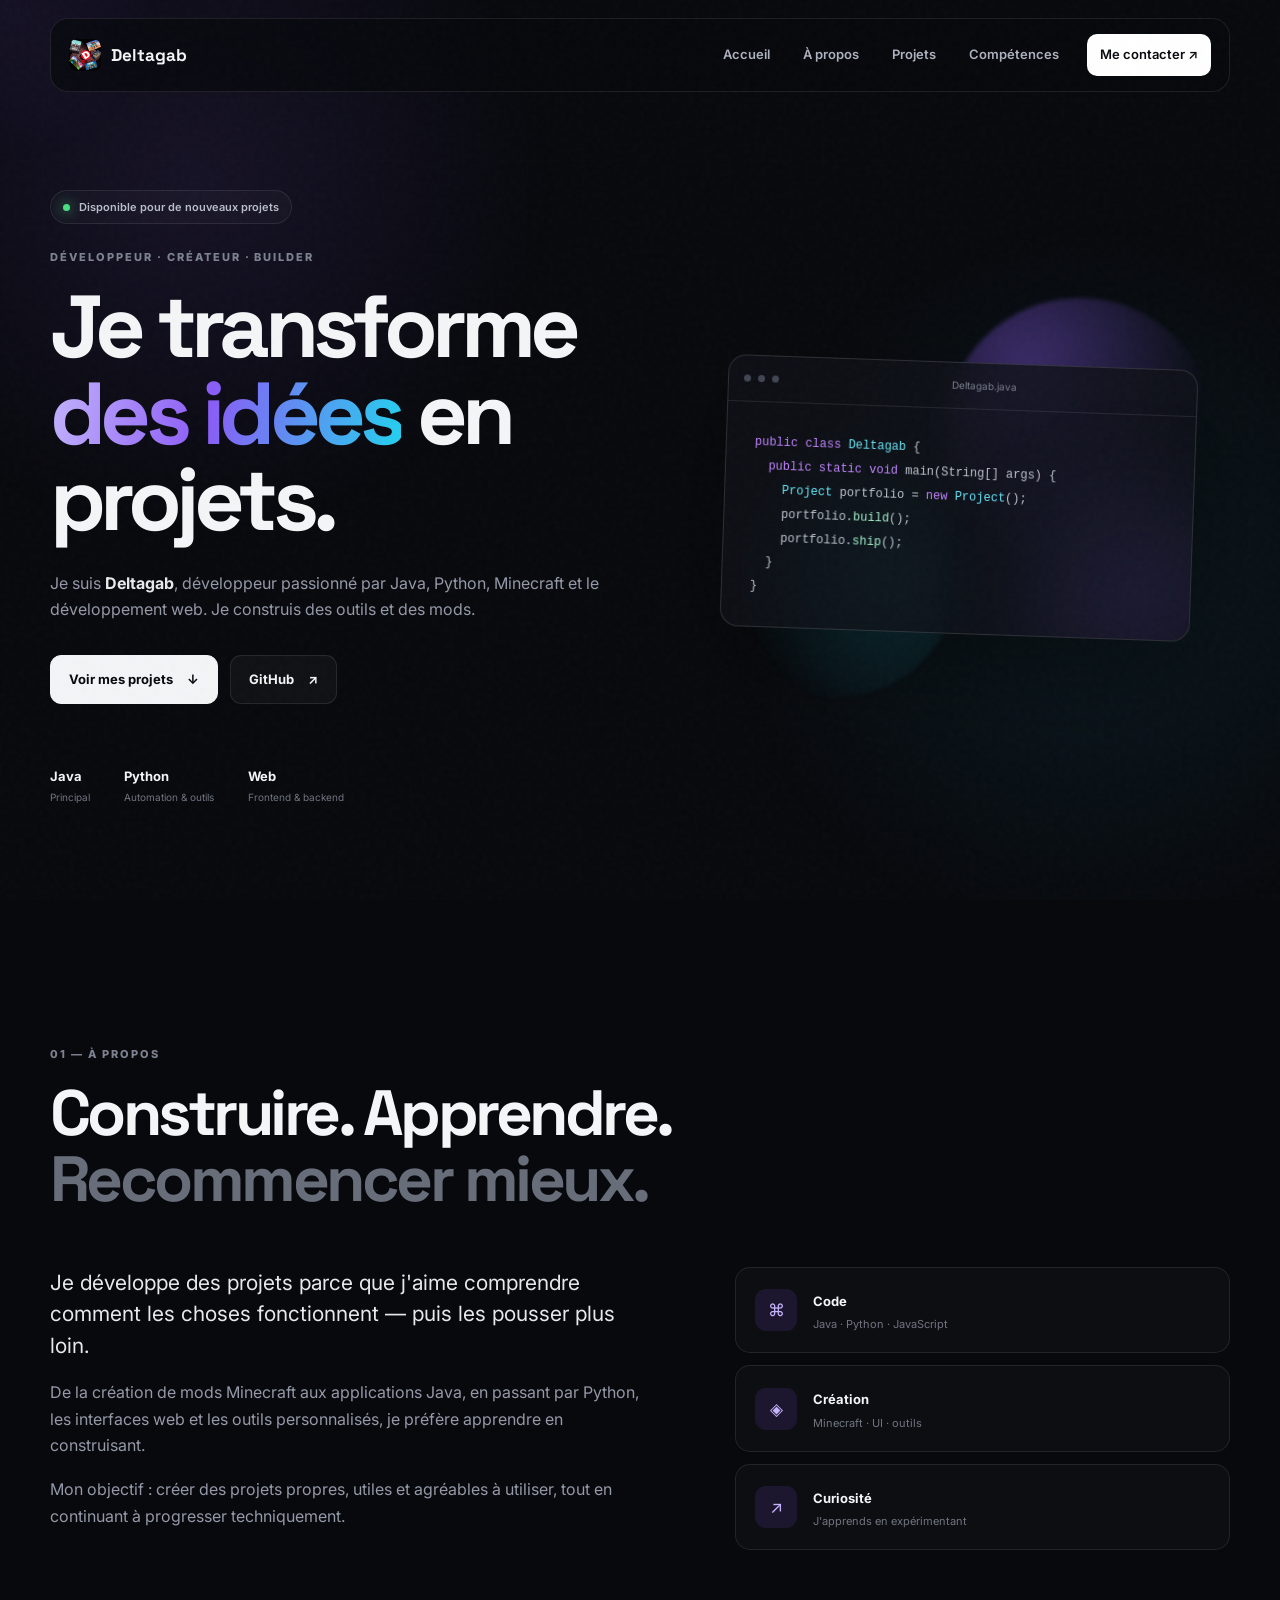
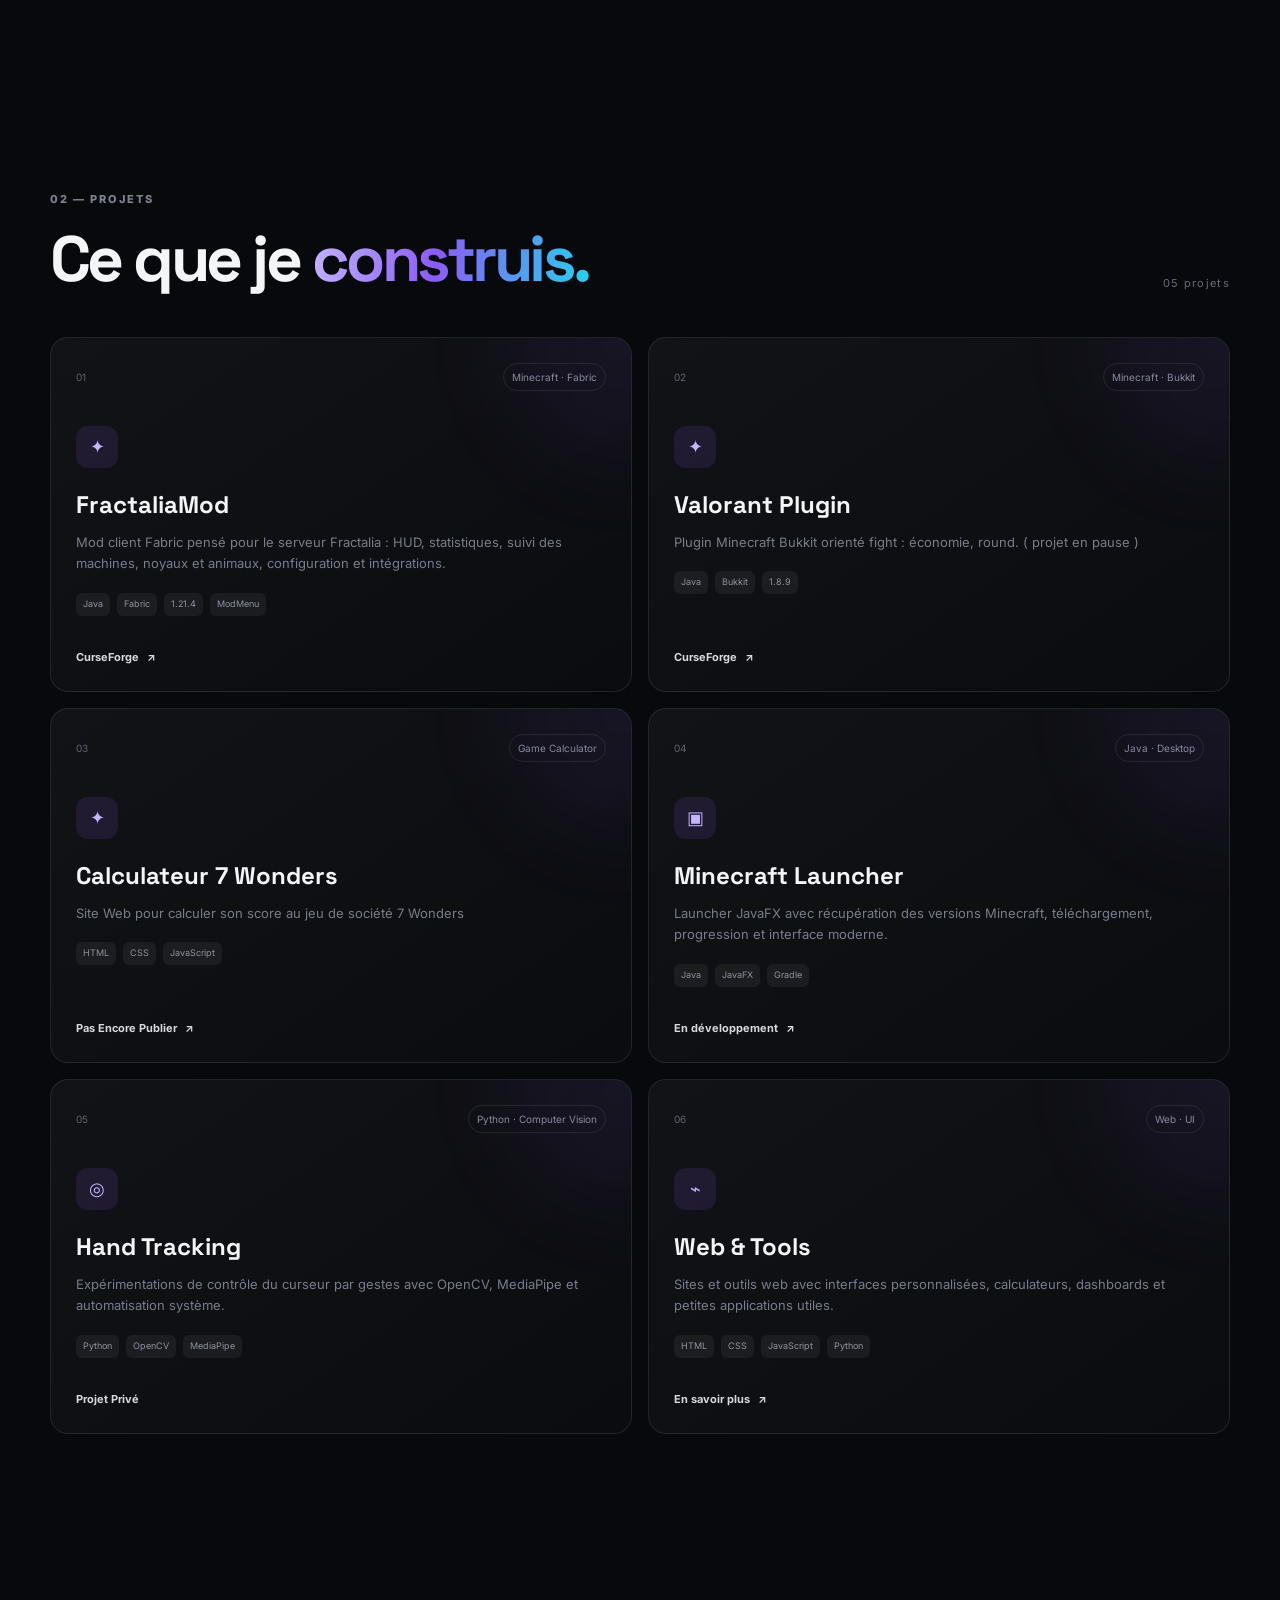
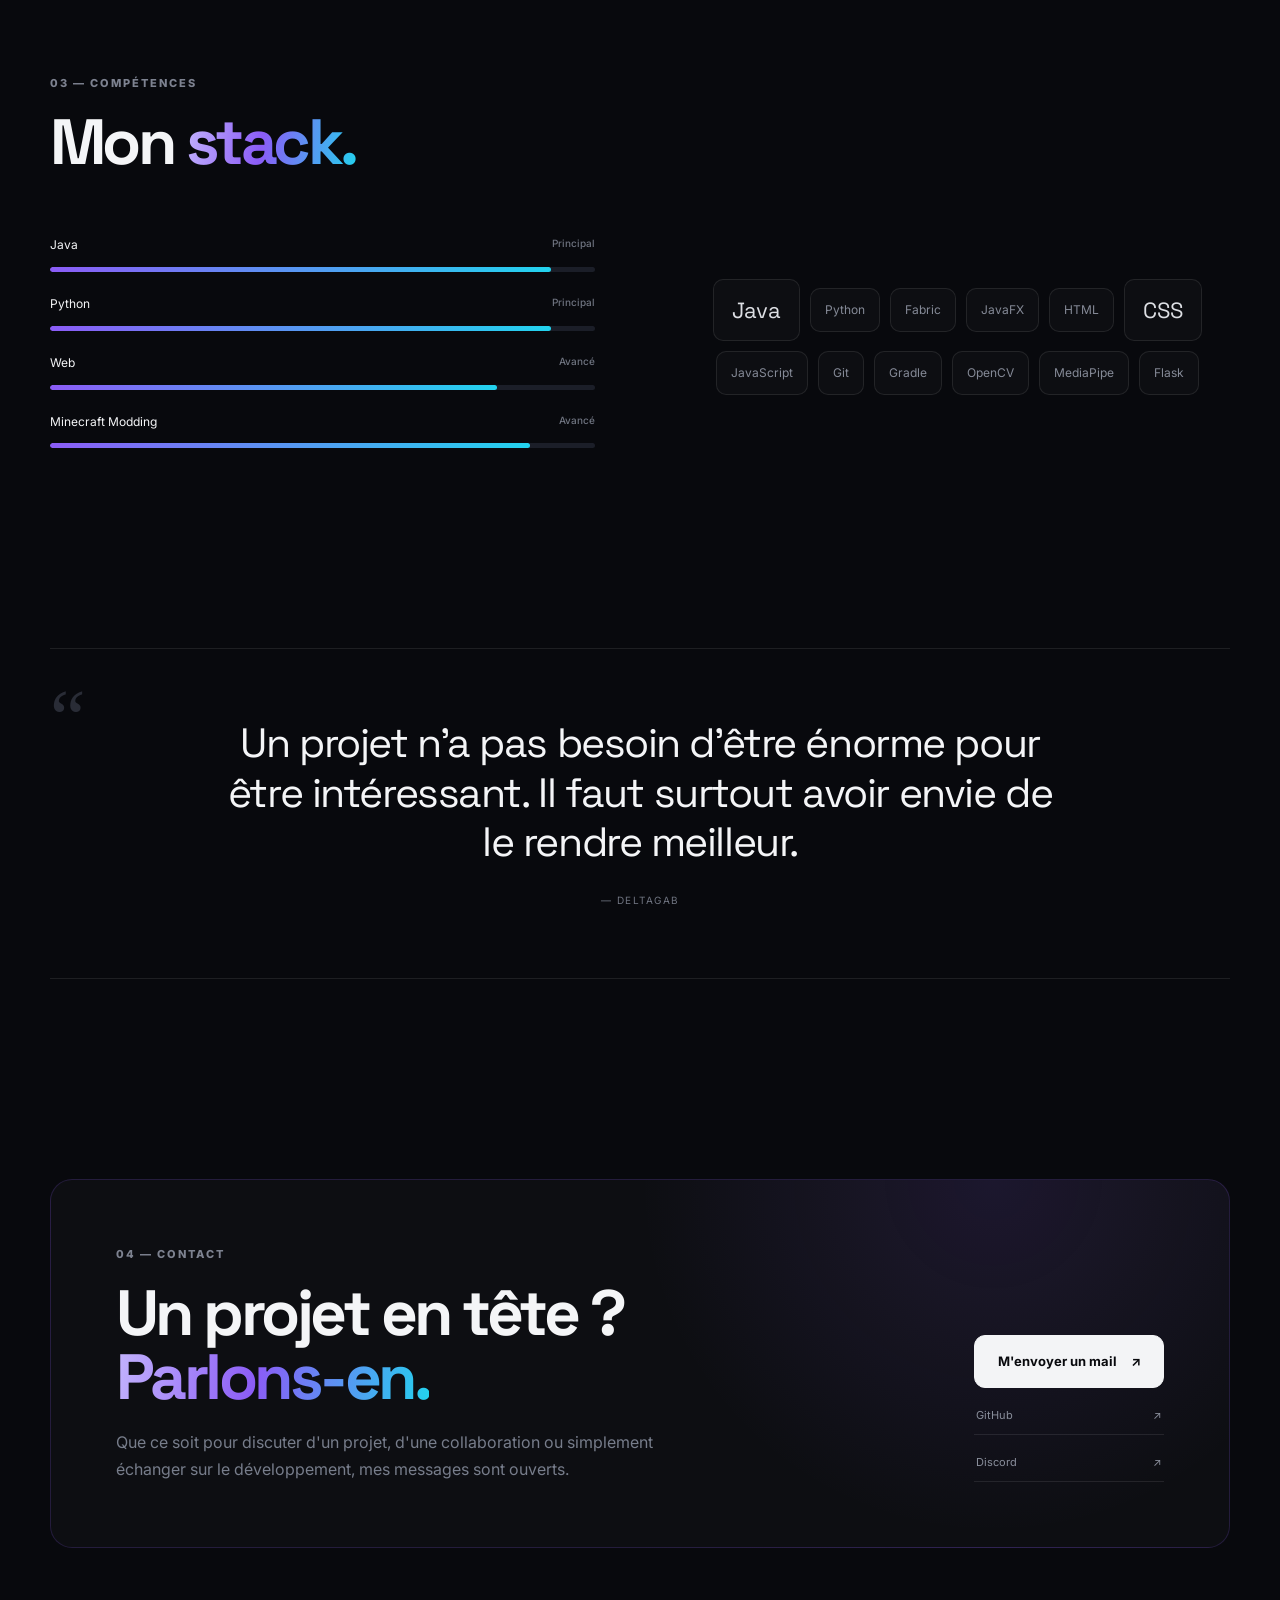
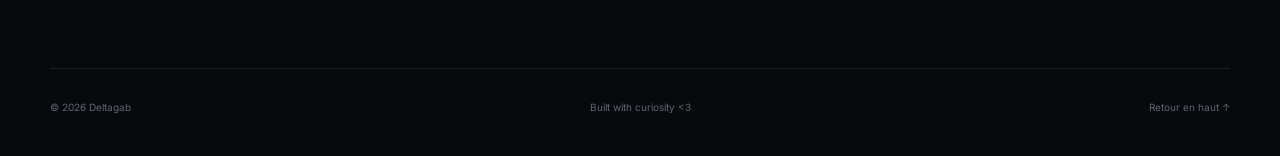
==== commit addb4b64: "Add game calculator" ====
--- a/index.html
+++ b/index.html
@@ -104,7 +104,7 @@
         </article>
 
         <article class="project-card featured reveal">
-          <div class="project-top"><span class="project-number">01</span><span class="tag">Minecraft · Bukkit</span></div>
+          <div class="project-top"><span class="project-number">02</span><span class="tag">Minecraft · Bukkit</span></div>
           <div class="project-icon">✦</div>
           <h3>Valorant Plugin</h3>
           <p>Plugin Minecraft Bukkit orienté fight : économie, round. ( projet en pause )</p>
@@ -112,8 +112,17 @@
           <a class="project-link" href="https://www.curseforge.com/minecraft/bukkit-plugins/valorant-plugin" target="_blank" rel="noopener">CurseForge <span>↗</span></a>
         </article>
 
+        <article class="project-card featured reveal">
+          <div class="project-top"><span class="project-number">03</span><span class="tag">Game Calculator</span></div>
+          <div class="project-icon">✦</div>
+          <h3>Calculateur 7 Wonders</h3>
+          <p>Site Web pour calculer son score au jeu de société 7 Wonders</p>
+          <div class="techs"><span>HTML</span><span>CSS</span><span>JavaScript</span></div>
+          <a class="project-link" href="" target="_blank" rel="noopener">Pas Encore Publier <span>↗</span></a>
+        </article>
+
         <article class="project-card reveal delay-1">
-          <div class="project-top"><span class="project-number">02</span><span class="tag">Java · Desktop</span></div>
+          <div class="project-top"><span class="project-number">04</span><span class="tag">Java · Desktop</span></div>
           <div class="project-icon">▣</div>
           <h3>Minecraft Launcher</h3>
           <p>Launcher JavaFX avec récupération des versions Minecraft, téléchargement, progression et interface moderne.</p>
@@ -122,7 +131,7 @@
         </article>
 
         <article class="project-card reveal delay-2">
-          <div class="project-top"><span class="project-number">03</span><span class="tag">Python · Computer Vision</span></div>
+          <div class="project-top"><span class="project-number">05</span><span class="tag">Python · Computer Vision</span></div>
           <div class="project-icon">◎</div>
           <h3>Hand Tracking</h3>
           <p>Expérimentations de contrôle du curseur par gestes avec OpenCV, MediaPipe et automatisation système.</p>
@@ -131,7 +140,7 @@
         </article>
 
         <article class="project-card reveal delay-3">
-          <div class="project-top"><span class="project-number">04</span><span class="tag">Web · UI</span></div>
+          <div class="project-top"><span class="project-number">06</span><span class="tag">Web · UI</span></div>
           <div class="project-icon">⌁</div>
           <h3>Web & Tools</h3>
           <p>Sites et outils web avec interfaces personnalisées, calculateurs, dashboards et petites applications utiles.</p>
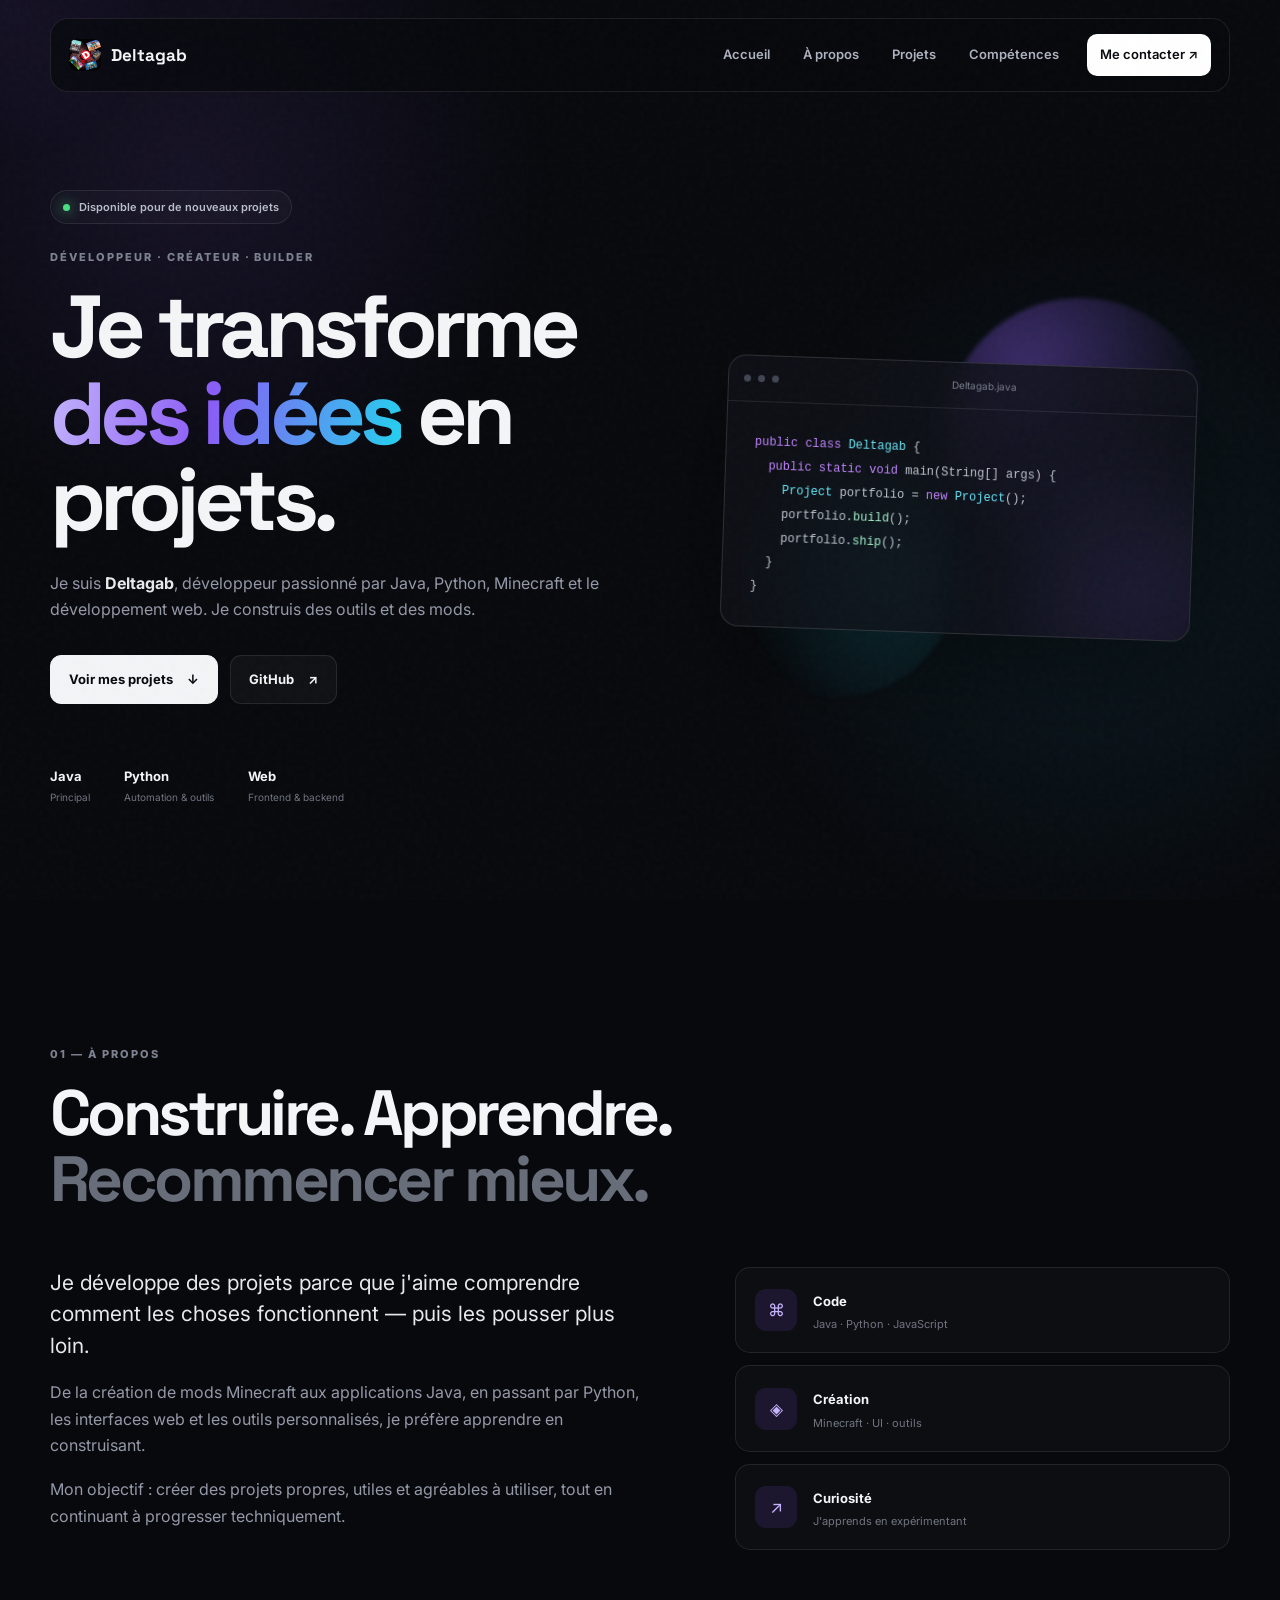
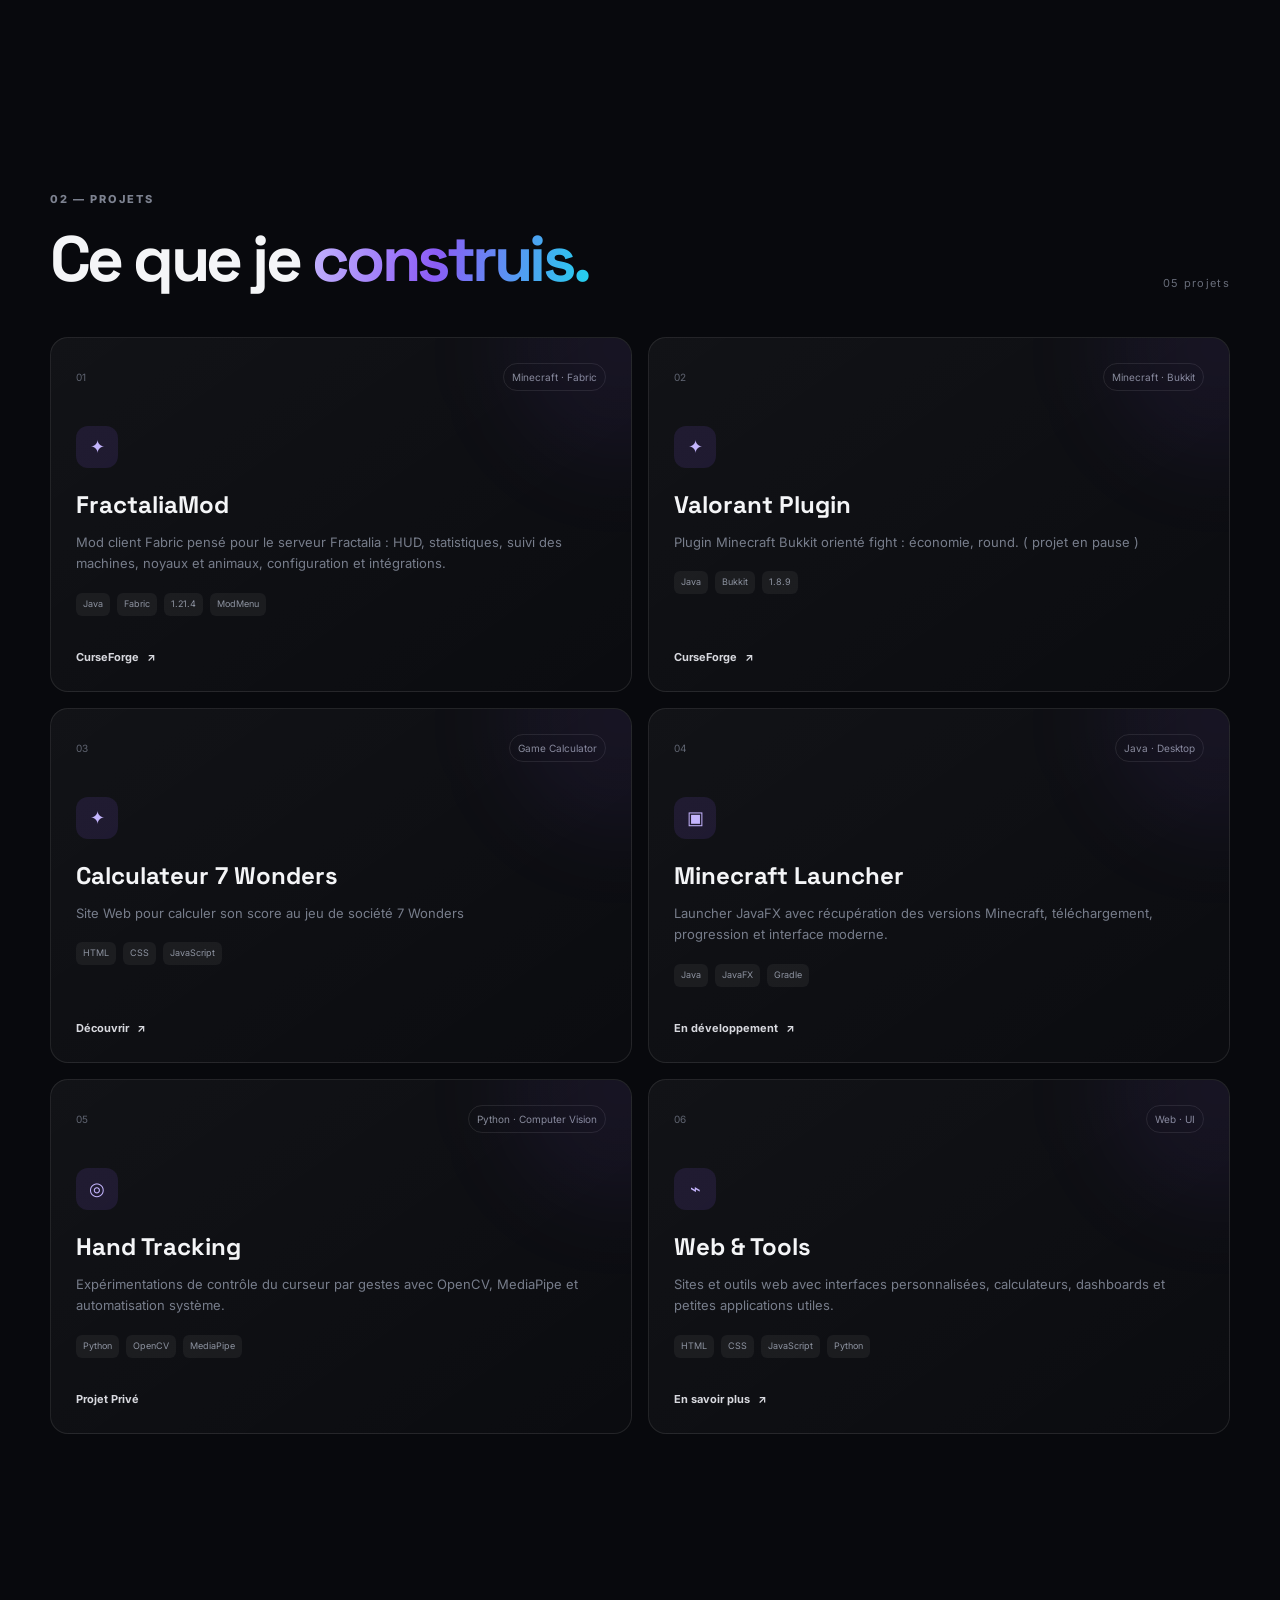
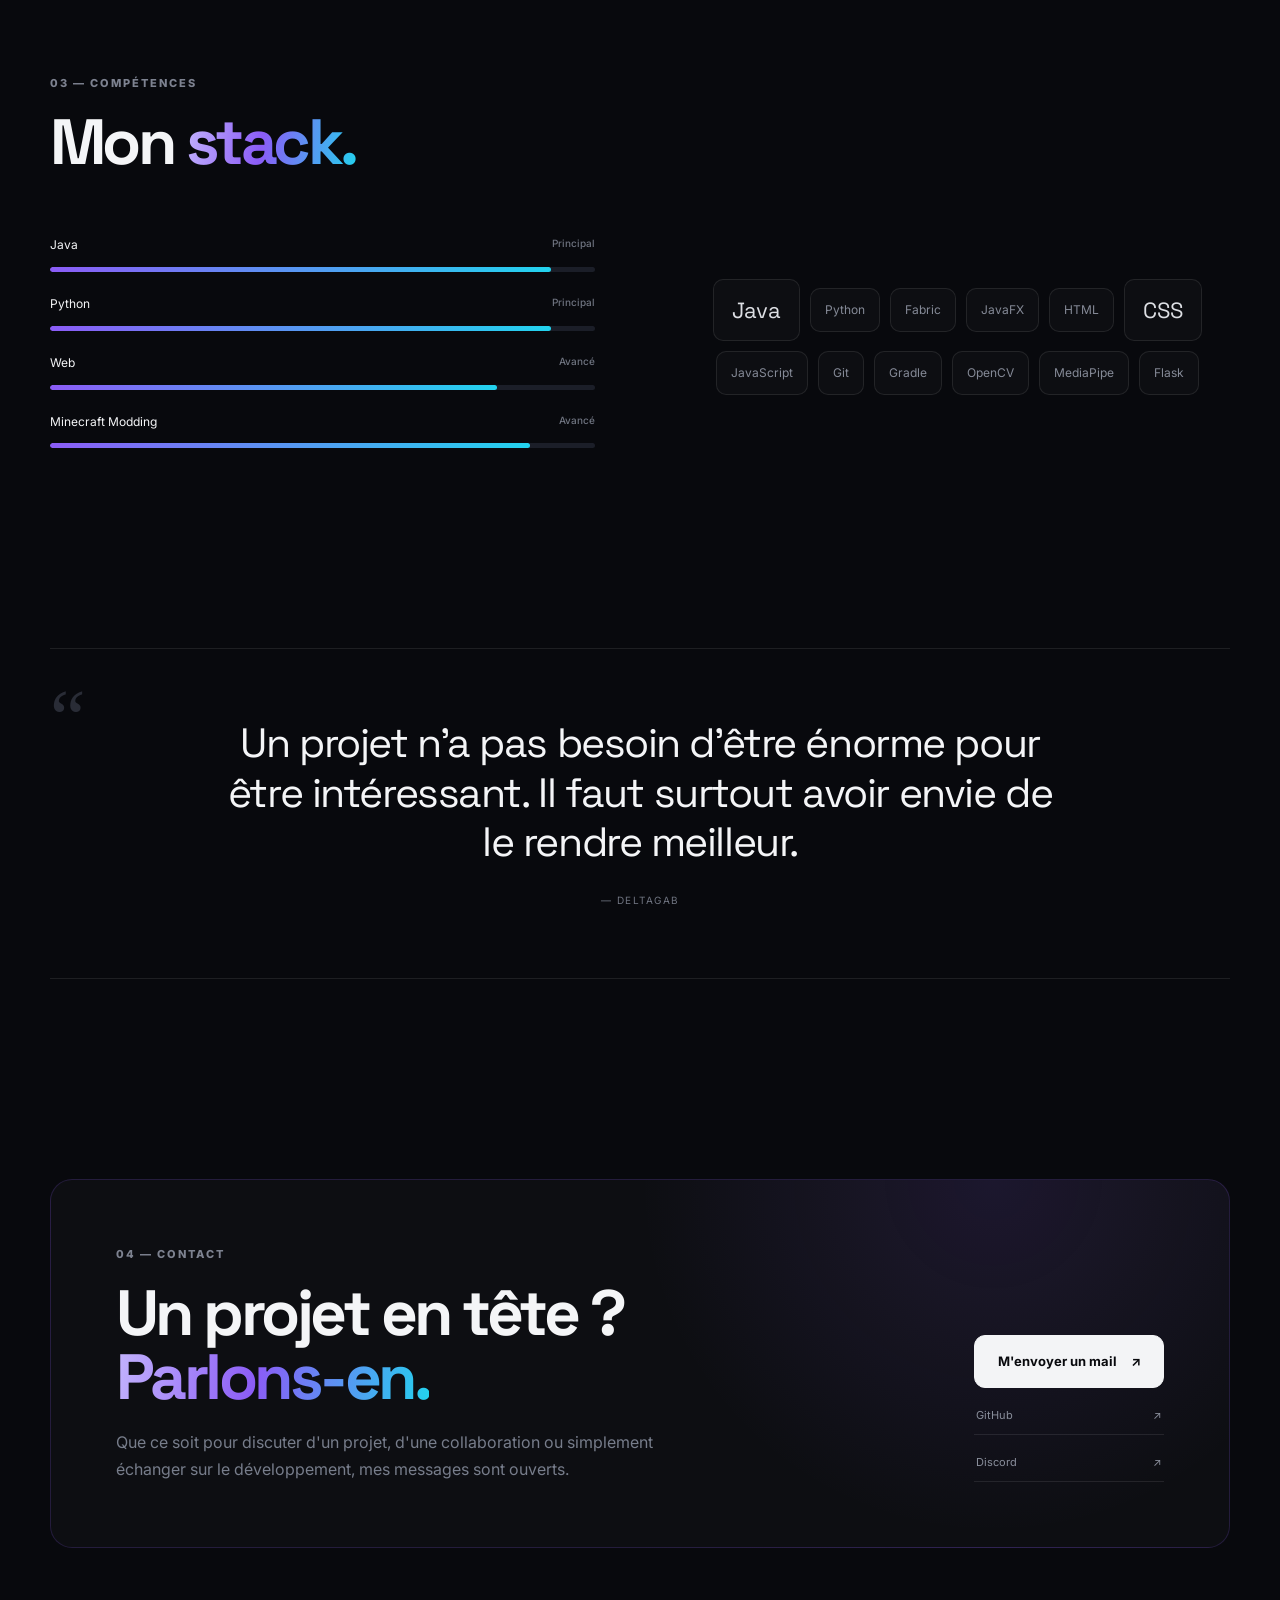
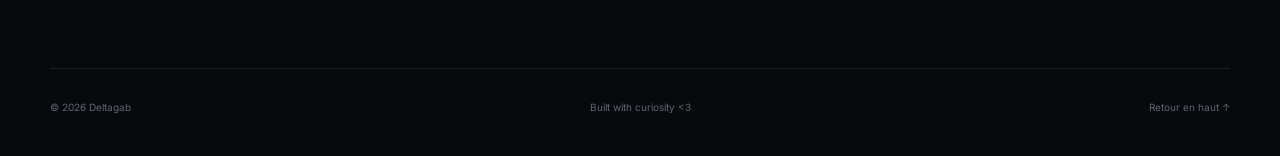
==== commit 877aa3fc: "fix bug" ====
--- a/index.html
+++ b/index.html
@@ -118,7 +118,7 @@
           <h3>Calculateur 7 Wonders</h3>
           <p>Site Web pour calculer son score au jeu de société 7 Wonders</p>
           <div class="techs"><span>HTML</span><span>CSS</span><span>JavaScript</span></div>
-          <a class="project-link" href="" target="_blank" rel="noopener">Pas Encore Publier <span>↗</span></a>
+          <a class="project-link" href="/wonders/" target="_blank" rel="noopener">Découvrir <span>↗</span></a>
         </article>
 
         <article class="project-card reveal delay-1">
